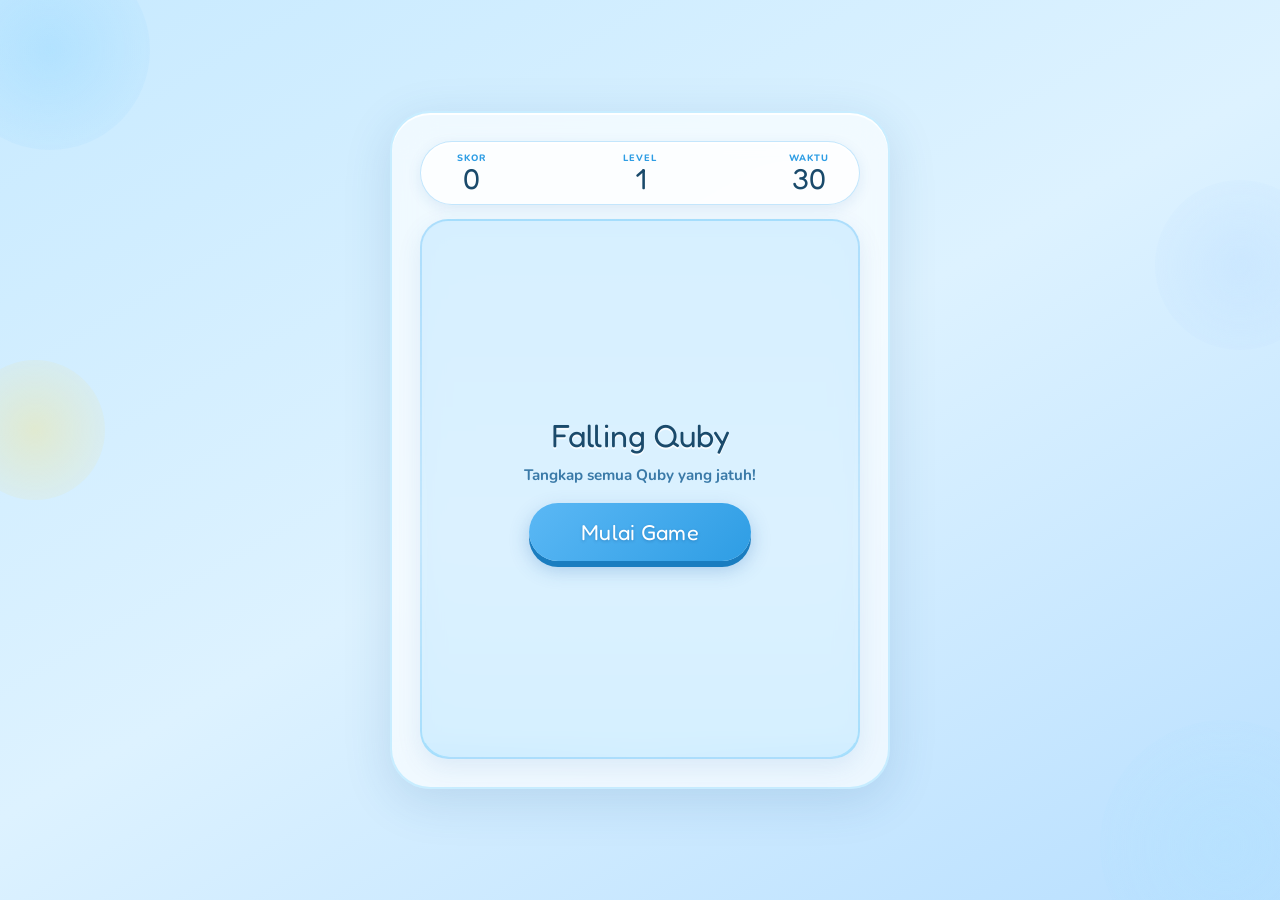
==== LastGame/falling.html @ bf67f478 "My first bigest project" ====
<!DOCTYPE html>
<html lang="id">
<head>
    <meta charset="UTF-8">
    <meta name="viewport" content="width=device-width, initial-scale=1.0, maximum-scale=1.0, user-scalable=no">
    <title>Falling Quby 🍡</title>
    <link rel="preconnect" href="https://fonts.googleapis.com">
    <link rel="preconnect" href="https://fonts.gstatic.com" crossorigin>
    <link href="https://fonts.googleapis.com/css2?family=Fredoka+One&family=Nunito:wght@400;700;800;900&display=swap" rel="stylesheet">
    <link rel="stylesheet" href="falling.css">
</head>
<body>

<div class="bg-bubble b1"></div>
<div class="bg-bubble b2"></div>
<div class="bg-bubble b3"></div>
<div class="bg-bubble b4"></div>

<div class="container">

    <!-- Header skor & timer -->
    <div class="header">
        <div class="stat-box">
            <span class="stat-label">SKOR</span>
            <span class="stat-value" id="score">0</span>
        </div>
        <div class="stat-box center-stat">
            <span class="stat-label">LEVEL</span>
            <span class="stat-value" id="level-display">1</span>
        </div>
        <div class="stat-box">
            <span class="stat-label">WAKTU</span>
            <span class="stat-value timer-val" id="timer">30</span>
        </div>
    </div>

    <!-- Area game -->
    <div id="game-area">

        <!-- START overlay (tampil di dalam game area) -->
        <div id="start-overlay" class="start-overlay">
            <div class="start-overlay-title">Falling Quby </div>
            <div class="start-overlay-sub">Tangkap semua Quby yang jatuh!</div>
            <button id="start-btn" class="start-btn">Mulai Game </button>
        </div>

        <!-- Countdown overlay -->
        <div id="countdown-overlay" class="countdown-overlay hidden">
            <div class="countdown-num" id="countdown-num">3</div>
            <div class="countdown-sub">Bersiap…</div>
        </div>

        <!-- Combo flash -->
        <div id="combo-badge" class="combo-badge hidden"></div>

    </div>

    <!-- Score bump display -->
    <div id="score-bump" class="score-bump hidden">+1</div>

</div>

<script src="falling.js"></script>
</body>
</html>
---- LastGame/falling.css ----
/* ═══════════════════════════════════════════
   FALLING QUBY — falling.css  (light blue theme)
   ═══════════════════════════════════════════ */

@import url('https://fonts.googleapis.com/css2?family=Fredoka+One&family=Nunito:wght@400;700;800;900&display=swap');

:root {
    --blue:      #5BB8F5;
    --blue-d:    #2E9DE4;
    --blue-dd:   #1A7DC0;
    --blue-l:    #AEE4FF;
    --blue-ll:   #D6F0FF;
    --sky:       #EAF7FF;
    --navy:      #1a4a6b;
    --navy-l:    #3a7aa8;
    --white:     #ffffff;
    --shadow:    rgba(30, 90, 140, 0.15);
    --radius-lg: 28px;
    --radius-xl: 40px;
}

* {
    margin: 0; padding: 0;
    box-sizing: border-box;
    user-select: none;
    -webkit-tap-highlight-color: transparent;
}

body {
    font-family: 'Nunito', sans-serif;
    min-height: 100vh;
    display: flex;
    justify-content: center;
    align-items: center;
    background: linear-gradient(150deg, #c8eaff 0%, #ddf2ff 50%, #b8dfff 100%);
    padding: 16px;
    overflow-x: hidden;
    position: relative;
}

/* ── Floating background bubbles ── */
.bg-bubble {
    position: fixed;
    border-radius: 50%;
    pointer-events: none;
    z-index: 0;
    opacity: 0.3;
    animation: bubbleDrift 10s ease-in-out infinite alternate;
}
.b1 { width: 200px; height: 200px; background: radial-gradient(circle, #7DCFFF, transparent); top: -50px; left: -50px; animation-delay: 0s; }
.b2 { width: 250px; height: 250px; background: radial-gradient(circle, #AEE4FF, transparent); bottom: -70px; right: -70px; animation-delay: 2s; }
.b3 { width: 140px; height: 140px; background: radial-gradient(circle, #FFE066, transparent); top: 40%; left: -35px; animation-delay: 4s; }
.b4 { width: 170px; height: 170px; background: radial-gradient(circle, #B6DAFF, transparent); top: 20%; right: -45px; animation-delay: 6s; }

@keyframes bubbleDrift {
    from { transform: translate(0, 0) scale(1); }
    to   { transform: translate(14px, -18px) scale(1.07); }
}

/* ── Container ── */
.container {
    position: relative;
    z-index: 1;
    width: 100%;
    max-width: 460px;
    background: rgba(255, 255, 255, 0.65);
    backdrop-filter: blur(20px);
    -webkit-backdrop-filter: blur(20px);
    border-radius: var(--radius-xl);
    box-shadow: 0 12px 48px var(--shadow), 0 2px 0 rgba(255,255,255,0.9) inset;
    border: 2px solid rgba(174, 228, 255, 0.6);
    padding: clamp(16px, 4vw, 28px);
    animation: containerIn 0.7s cubic-bezier(0.34, 1.56, 0.64, 1) both;
}

@keyframes containerIn {
    from { opacity: 0; transform: scale(0.88) translateY(24px); }
    to   { opacity: 1; transform: scale(1) translateY(0); }
}

.hidden { display: none !important; }

/* ── Header ── */
.header {
    display: flex;
    justify-content: space-between;
    align-items: center;
    width: 100%;
    background: rgba(255, 255, 255, 0.8);
    border-radius: 50px;
    padding: 10px 20px;
    margin-bottom: 14px;
    box-shadow: 0 4px 14px rgba(30,100,180,0.1), 0 2px 0 rgba(255,255,255,0.9) inset;
    border: 1.5px solid rgba(91,184,245,0.35);
    gap: 8px;
}

.stat-box {
    display: flex;
    flex-direction: column;
    align-items: center;
    gap: 1px;
    min-width: 60px;
}
.center-stat { flex: 1; }

.stat-label {
    font-size: 0.58rem;
    font-weight: 800;
    color: var(--blue-d);
    letter-spacing: 1px;
    text-transform: uppercase;
}

.stat-value {
    font-family: 'Fredoka One', cursive;
    font-size: clamp(1.4rem, 5vw, 1.8rem);
    color: var(--navy);
    line-height: 1;
    transition: transform 0.15s cubic-bezier(0.34,1.56,0.64,1), color 0.15s;
}

.stat-value.bump {
    transform: scale(1.45);
    color: var(--blue-d);
}

.timer-val.urgent {
    color: #e53e3e;
    animation: timerPulse 0.45s ease infinite alternate;
}

@keyframes timerPulse {
    from { transform: scale(1); }
    to   { transform: scale(1.28); }
}

/* ── Game Area ── */
#game-area {
    position: relative;
    width: 100%;
    height: clamp(420px, 65vw, 520px);
    background: linear-gradient(180deg,
        rgba(214,240,255,0.9) 0%,
        rgba(255,255,255,0.75) 60%,
        rgba(200,240,255,0.85) 100%);
    border-radius: var(--radius-lg);
    border: 2.5px solid rgba(91,184,245,0.35);
    box-shadow:
        inset 0 0 30px rgba(91,184,245,0.12),
        0 8px 24px rgba(30,100,180,0.1);
    overflow: hidden;
    touch-action: manipulation;
    cursor: crosshair;
}

/* Ground strip at bottom */
#game-area::after {
    content: '';
    position: absolute;
    bottom: 0;
    left: 0; right: 0;
    height: 14px;
    background: linear-gradient(90deg, #7DCFFF, #AEE8FF, #7DCFFF);
    border-radius: 0 0 var(--radius-lg) var(--radius-lg);
    opacity: 0.5;
}

/* ── Start Overlay (inside game area) ── */
.start-overlay {
    position: absolute;
    inset: 0;
    background: rgba(214, 240, 255, 0.88);
    backdrop-filter: blur(10px);
    -webkit-backdrop-filter: blur(10px);
    border-radius: var(--radius-lg);
    display: flex;
    flex-direction: column;
    align-items: center;
    justify-content: center;
    gap: 10px;
    z-index: 20;
}

.start-overlay-title {
    font-family: 'Fredoka One', cursive;
    font-size: clamp(1.5rem, 6vw, 2rem);
    color: var(--navy);
    text-shadow: 0 2px 0 rgba(255,255,255,0.8);
}

.start-overlay-sub {
    font-size: clamp(0.8rem, 3vw, 0.95rem);
    font-weight: 700;
    color: var(--navy-l);
    margin-bottom: 8px;
}

/* ── Start button (inside overlay) ── */
.start-btn {
    font-family: 'Fredoka One', cursive;
    font-size: clamp(1.1rem, 4.5vw, 1.35rem);
    background: linear-gradient(135deg, #5BB8F5 0%, #2E9DE4 100%);
    color: white;
    border: none;
    padding: clamp(12px, 3vw, 16px) clamp(32px, 8vw, 52px);
    border-radius: 50px;
    cursor: pointer;
    box-shadow: 0 6px 0 #1A7DC0, 0 8px 20px rgba(30,100,180,0.3);
    transition: all 0.12s cubic-bezier(0.34,1.56,0.64,1);
    touch-action: manipulation;
    text-shadow: 0 1px 3px rgba(10,60,120,0.3);
    letter-spacing: 0.3px;
}

.start-btn:hover {
    transform: translateY(-3px);
    box-shadow: 0 9px 0 #1A7DC0, 0 12px 28px rgba(30,100,180,0.35);
}

.start-btn:active {
    transform: translateY(4px);
    box-shadow: 0 2px 0 #1A7DC0, 0 4px 12px rgba(30,100,180,0.2);
}

/* ── Falling Item (Quby) ── */
.item {
    position: absolute;
    cursor: pointer;
    pointer-events: auto;
    will-change: top;
    touch-action: manipulation;
    border-radius: 50%;
    overflow: hidden;
    box-shadow: 0 6px 18px rgba(0,0,0,0.15), 0 2px 6px rgba(0,0,0,0.08);
    border: 3px solid rgba(255,255,255,0.9);
    background: white;
    animation: itemWobble 1.8s ease-in-out infinite alternate;
}

.item * { pointer-events: none; }

.item img {
    width: 100%;
    height: 100%;
    object-fit: cover;
    display: block;
    border-radius: 50%;
}

@keyframes itemWobble {
    from { transform: rotate(-4deg) scale(1); }
    to   { transform: rotate(4deg) scale(1.03); }
}

.item:hover {
    box-shadow: 0 0 0 4px rgba(91,184,245,0.45), 0 8px 24px rgba(0,0,0,0.15);
}

/* ── Hit animation ── */
.item.hit {
    animation: itemHit 0.32s ease forwards;
    pointer-events: none;
}

@keyframes itemHit {
    0%   { transform: scale(1) rotate(0deg); opacity: 1; }
    40%  { transform: scale(1.35) rotate(-12deg); opacity: 0.9; }
    100% { transform: scale(0) rotate(30deg); opacity: 0; }
}

/* ── Miss ripple ── */
.miss-ripple {
    position: absolute;
    width: 50px;
    height: 50px;
    border-radius: 50%;
    background: transparent;
    border: 3px solid rgba(91,184,245,0.4);
    pointer-events: none;
    transform: translate(-50%, -50%);
    animation: rippleOut 0.5s ease-out forwards;
    z-index: 5;
}

@keyframes rippleOut {
    from { transform: translate(-50%, -50%) scale(0.5); opacity: 0.8; }
    to   { transform: translate(-50%, -50%) scale(2.5); opacity: 0; }
}

/* ── Countdown Overlay ── */
.countdown-overlay {
    position: absolute;
    inset: 0;
    background: rgba(214,240,255,0.88);
    backdrop-filter: blur(8px);
    border-radius: var(--radius-lg);
    display: flex;
    flex-direction: column;
    align-items: center;
    justify-content: center;
    z-index: 20;
    gap: 6px;
}

.countdown-num {
    font-family: 'Fredoka One', cursive;
    font-size: clamp(5rem, 20vw, 7rem);
    color: var(--blue-d);
    text-shadow: 0 6px 0 rgba(30,100,180,0.2);
    line-height: 1;
    animation: cdPop 0.5s cubic-bezier(0.34,1.56,0.64,1) both;
}

.countdown-sub {
    font-family: 'Fredoka One', cursive;
    font-size: clamp(0.9rem, 3.5vw, 1.1rem);
    color: var(--navy-l);
    letter-spacing: 1px;
}

@keyframes cdPop {
    from { transform: scale(0.2) rotate(-15deg); opacity: 0; }
    to   { transform: scale(1) rotate(0); opacity: 1; }
}

/* ── Score bump float ── */
.score-bump {
    position: relative;
    left: 50%;
    transform: translateX(-50%);
    font-family: 'Fredoka One', cursive;
    font-size: 1.5rem;
    color: var(--blue-d);
    text-shadow: 0 2px 8px rgba(30,100,180,0.25);
    pointer-events: none;
    z-index: 30;
    margin-top: 6px;
    animation: scoreBumpAnim 0.7s ease-out forwards;
    display: inline-block;
}

@keyframes scoreBumpAnim {
    0%   { opacity: 1; transform: translateX(-50%) translateY(0) scale(0.6); }
    50%  { opacity: 1; transform: translateX(-50%) translateY(-14px) scale(1.2); }
    100% { opacity: 0; transform: translateX(-50%) translateY(-36px) scale(0.9); }
}

/* ── Combo badge ── */
.combo-badge {
    position: fixed;
    top: 24px;
    left: 50%;
    transform: translateX(-50%);
    background: linear-gradient(135deg, #2E9DE4, #5BB8F5);
    color: white;
    font-family: 'Fredoka One', cursive;
    font-size: clamp(0.9rem, 3.5vw, 1.1rem);
    padding: 8px 24px;
    border-radius: 50px;
    box-shadow: 0 4px 16px rgba(30,100,180,0.35);
    z-index: 100;
    white-space: nowrap;
    animation: comboIn 0.4s cubic-bezier(0.34,1.56,0.64,1) both;
    pointer-events: none;
}

.combo-badge.fade-out {
    animation: comboOut 0.3s ease forwards;
}

@keyframes comboIn {
    from { opacity: 0; transform: translateX(-50%) translateY(-20px) scale(0.8); }
    to   { opacity: 1; transform: translateX(-50%) translateY(0) scale(1); }
}

@keyframes comboOut {
    to { opacity: 0; transform: translateX(-50%) translateY(-14px) scale(0.9); }
}

/* ── Per-hit floating text ── */
.hit-text {
    position: absolute;
    font-family: 'Fredoka One', cursive;
    font-size: clamp(0.8rem, 3vw, 1rem);
    color: var(--blue-dd);
    pointer-events: none;
    z-index: 10;
    animation: hitTextFloat 0.65s ease-out forwards;
    white-space: nowrap;
    text-shadow: 0 1px 4px rgba(30,100,180,0.25);
}

@keyframes hitTextFloat {
    0%   { opacity: 1; transform: translateY(0) scale(0.7); }
    50%  { opacity: 1; transform: translateY(-24px) scale(1.1); }
    100% { opacity: 0; transform: translateY(-48px) scale(0.9); }
}

/* ── Particles ── */
.particle {
    position: absolute;
    width: 8px;
    height: 8px;
    border-radius: 50%;
    pointer-events: none;
    z-index: 8;
    animation: particleFly 0.55s ease-out forwards;
}

@keyframes particleFly {
    0%   { opacity: 1; transform: translate(0, 0) scale(1); }
    100% { opacity: 0; transform: var(--tx, translate(30px, -40px)) scale(0); }
}

/* ── Responsive ── */
@media (max-width: 380px) {
    .container { padding: 14px; border-radius: 28px; }
    #game-area { height: 380px; }
}

@media (min-width: 600px) {
    .container { max-width: 500px; }
    #game-area { height: 540px; }
}
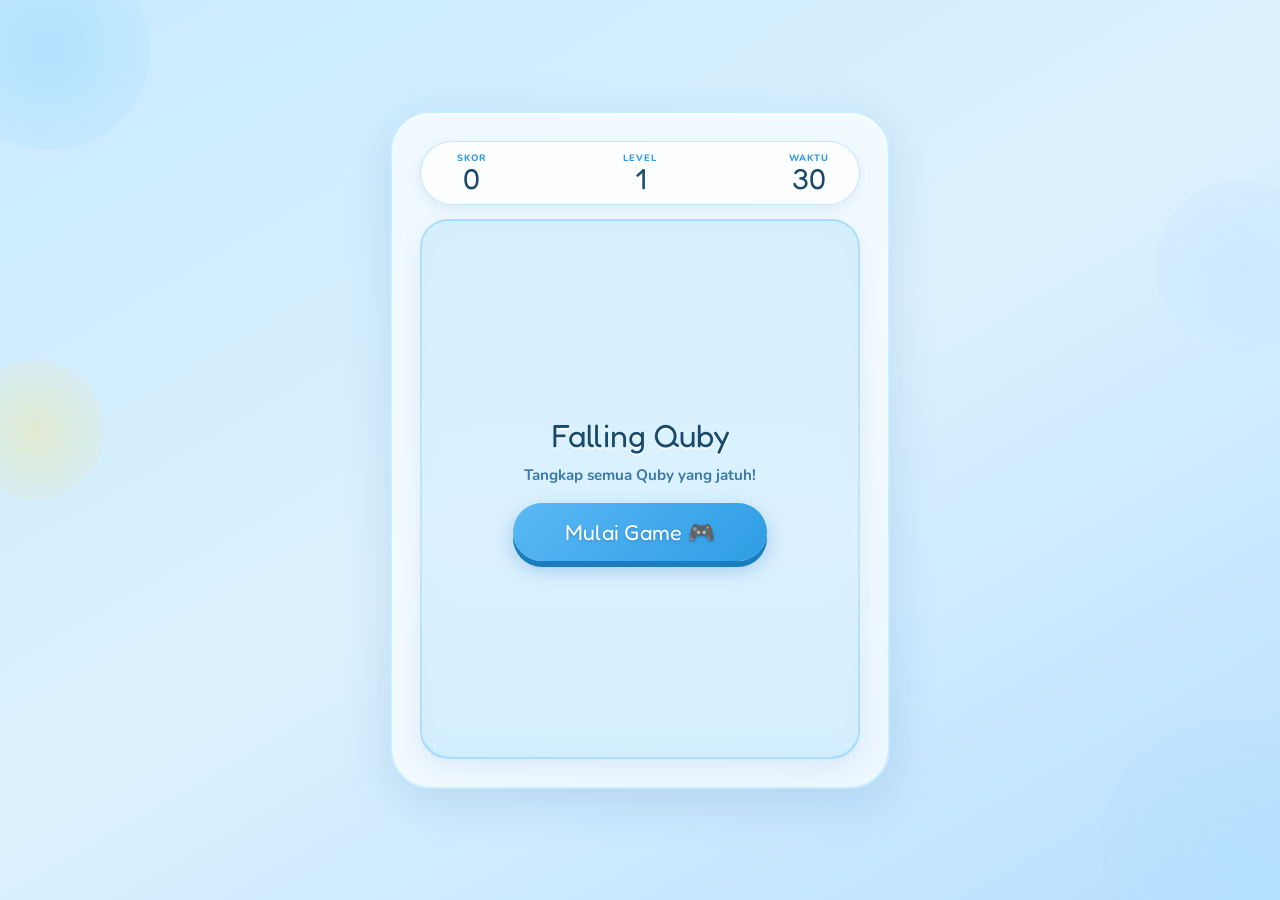
==== commit d1c7dcc1: "Add files via upload" ====
--- a/LastGame/falling.html
+++ b/LastGame/falling.html
@@ -41,7 +41,7 @@
         <div id="start-overlay" class="start-overlay">
             <div class="start-overlay-title">Falling Quby </div>
             <div class="start-overlay-sub">Tangkap semua Quby yang jatuh!</div>
-            <button id="start-btn" class="start-btn">Mulai Game </button>
+            <button id="start-btn" class="start-btn" ontouchstart="">Mulai Game 🎮</button>
         </div>
 
         <!-- Countdown overlay -->
--- a/LastGame/falling.css
+++ b/LastGame/falling.css
@@ -152,6 +152,7 @@
     overflow: hidden;
     touch-action: manipulation;
     cursor: crosshair;
+    -webkit-overflow-scrolling: touch;
 }
 
 /* Ground strip at bottom */
@@ -180,6 +181,8 @@
     justify-content: center;
     gap: 10px;
     z-index: 20;
+    pointer-events: all;
+    touch-action: manipulation;
 }
 
 .start-overlay-title {
@@ -211,6 +214,11 @@
     touch-action: manipulation;
     text-shadow: 0 1px 3px rgba(10,60,120,0.3);
     letter-spacing: 0.3px;
+    position: relative;
+    z-index: 21;
+    pointer-events: all;
+    -webkit-tap-highlight-color: rgba(0,0,0,0);
+    min-height: 48px; /* ukuran minimum tap area mobile */
 }
 
 .start-btn:hover {
